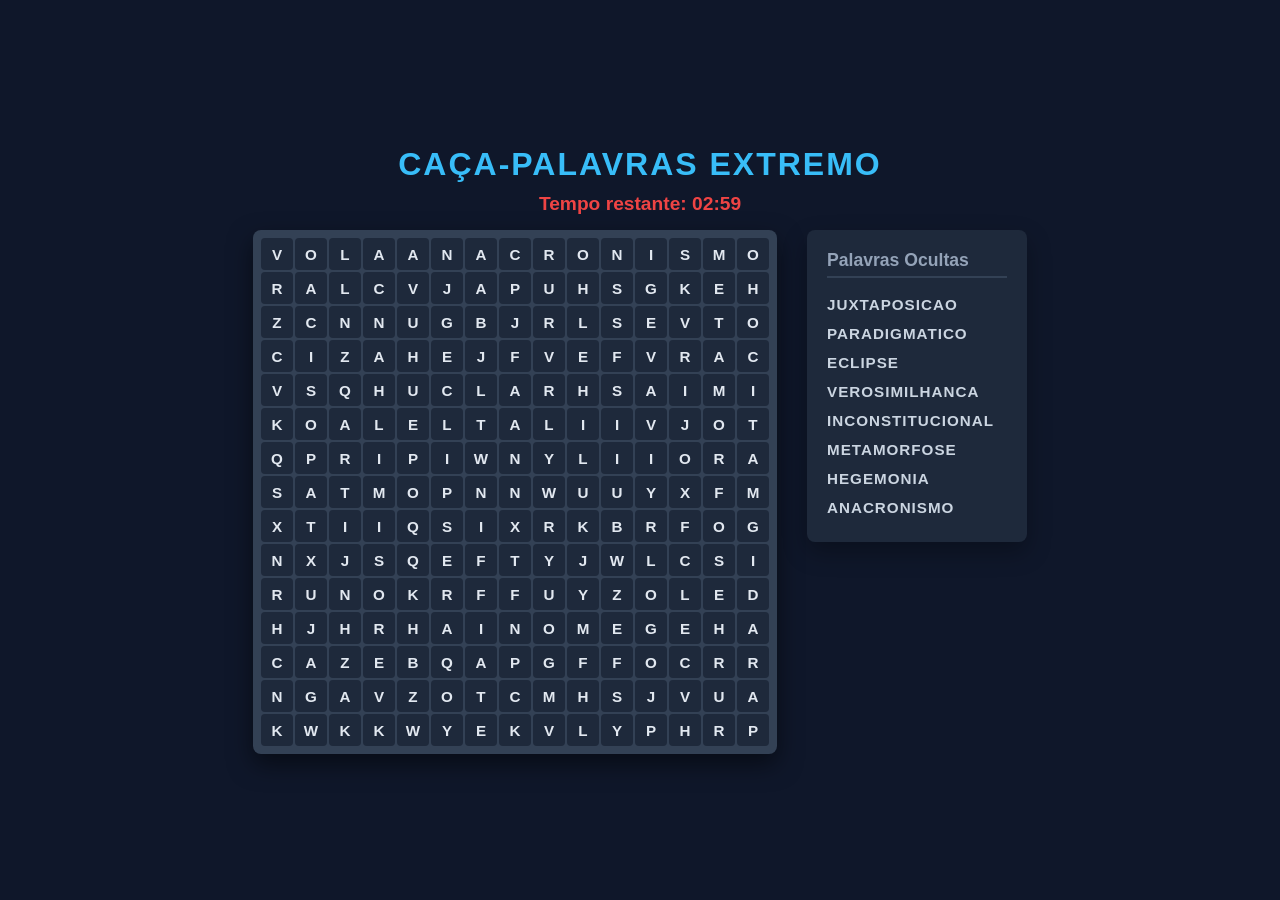
==== caca_palavras.html @ 70f3caa2 "..." ====
<!DOCTYPE html>
<html lang="pt-BR">
<head>
  <meta charset="UTF-8">
  <meta name="viewport" content="width=device-width, initial-scale=1.0">
  <title>Caça-Palavras Extremo</title>
  <style>
    * {
      margin: 0;
      padding: 0;
      box-sizing: border-box;
      font-family: 'Segoe UI', Tahoma, Geneva, Verdana, sans-serif;
    }
    body {
      background-color: #0f172a;
      color: #f8fafc;
      display: flex;
      flex-direction: column;
      align-items: center;
      justify-content: center;
      min-height: 100vh;
      padding: 20px;
    }
    h1 {
      color: #38bdf8;
      margin-bottom: 10px;
      font-size: 2rem;
      text-transform: uppercase;
      letter-spacing: 2px;
    }
    #timer {
      font-size: 1.2rem;
      font-weight: bold;
      color: #ef4444;
      margin-bottom: 15px;
    }
    .game-container {
      display: flex;
      gap: 30px;
      flex-wrap: wrap;
      justify-content: center;
      align-items: flex-start;
    }
    #grid {
      display: grid;
      grid-template-columns: repeat(15, 32px);
      grid-template-rows: repeat(15, 32px);
      gap: 2px;
      background-color: #334155;
      padding: 8px;
      border-radius: 8px;
      user-select: none;
      box-shadow: 0 10px 25px rgba(0,0,0,0.5);
    }
    .cell {
      width: 32px;
      height: 32px;
      background-color: #1e293b;
      color: #e2e8f0;
      display: flex;
      align-items: center;
      justify-content: center;
      font-weight: bold;
      font-size: 0.95rem;
      cursor: pointer;
      border-radius: 4px;
      transition: background-color 0.15s;
    }
    .cell:hover {
      background-color: #475569;
    }
    .cell.selected {
      background-color: #0284c7;
      color: #fff;
    }
    .cell.found {
      background-color: #16a34a !important;
      color: #fff;
    }
    .sidebar {
      background-color: #1e293b;
      padding: 20px;
      border-radius: 8px;
      min-width: 220px;
      box-shadow: 0 10px 25px rgba(0,0,0,0.3);
    }
    .sidebar h2 {
      font-size: 1.1rem;
      color: #94a3b8;
      margin-bottom: 12px;
      border-bottom: 2px solid #334155;
      padding-bottom: 5px;
    }
    ul {
      list-style: none;
    }
    li {
      padding: 6px 0;
      font-size: 0.95rem;
      color: #cbd5e1;
      font-weight: 600;
      letter-spacing: 1px;
    }
    li.found-word {
      text-decoration: line-through;
      color: #4ade80;
    }
  </style>
</head>
<body>

  <h1>Caça-Palavras Extremo</h1>
  <div id="timer">Tempo restante: <span id="time-val">03:00</span></div>

  <div class="game-container">
    <div id="grid"></div>
    <div class="sidebar">
      <h2>Palavras Ocultas</h2>
      <ul id="word-list"></ul>
    </div>
  </div>

  <script>
    const GRID_SIZE = 15;
    const WORDS = [
      "JUXTAPOSICAO",
      "PARADIGMATICO",
      "ECLIPSE",
      "VEROSIMILHANCA",
      "INCONSTITUCIONAL",
      "METAMORFOSE",
      "HEGEMONIA",
      "ANACRONISMO"
    ];

    const grid = Array(GRID_SIZE).fill(null).map(() => Array(GRID_SIZE).fill(''));
    const wordListEl = document.getElementById('word-list');
    const gridEl = document.getElementById('grid');
    
    let selectedCells = [];
    let isMouseDown = false;
    let foundWordsCount = 0;
    let timeLeft = 180; // 3 minutos

    // Direções: [dx, dy] (Horizontal, Vertical, Diagonais, Invertidos)
    const DIRECTIONS = [
      [0, 1],   // Direita
      [1, 0],   // Baixo
      [1, 1],   // Diagonal Baixo-Direita
      [-1, 1],  // Diagonal Cima-Direita
      [0, -1],  // Esquerda
      [-1, 0],  // Cima
      [-1, -1], // Diagonal Cima-Esquerda
      [1, -1]   // Diagonal Baixo-Esquerda
    ];

    function placeWord(word) {
      let placed = false;
      let attempts = 0;

      while (!placed && attempts < 500) {
        attempts++;
        const dir = DIRECTIONS[Math.floor(Math.random() * DIRECTIONS.length)];
        const startX = Math.floor(Math.random() * GRID_SIZE);
        const startY = Math.floor(Math.random() * GRID_SIZE);

        const endX = startX + dir[0] * (word.length - 1);
        const endY = startY + dir[1] * (word.length - 1);

        if (endX >= 0 && endX < GRID_SIZE && endY >= 0 && endY < GRID_SIZE) {
          let canPlace = true;

          for (let i = 0; i < word.length; i++) {
            const x = startX + dir[0] * i;
            const y = startY + dir[1] * i;
            if (grid[x][y] !== '' && grid[x][y] !== word[i]) {
              canPlace = false;
              break;
            }
          }

          if (canPlace) {
            for (let i = 0; i < word.length; i++) {
              const x = startX + dir[0] * i;
              const y = startY + dir[1] * i;
              grid[x][y] = word[i];
            }
            placed = true;
          }
        }
      }
    }

    function fillEmptySpaces() {
      const alphabet = "ABCDEFGHIJKLMNOPQRSTUVWXYZ";
      for (let r = 0; r < GRID_SIZE; r++) {
        for (let c = 0; c < GRID_SIZE; c++) {
          if (grid[r][c] === '') {
            grid[r][c] = alphabet[Math.floor(Math.random() * alphabet.length)];
          }
        }
      }
    }

    function initBoard() {
      WORDS.forEach(word => placeWord(word));
      fillEmptySpaces();

      // Renderizar Sidebar
      WORDS.forEach(word => {
        const li = document.createElement('li');
        li.textContent = word;
        li.id = `word-${word}`;
        wordListEl.appendChild(li);
      });

      // Renderizar Grade
      for (let r = 0; r < GRID_SIZE; r++) {
        for (let c = 0; c < GRID_SIZE; c++) {
          const cell = document.createElement('div');
          cell.classList.add('cell');
          cell.textContent = grid[r][c];
          cell.dataset.row = r;
          cell.dataset.col = c;

          cell.addEventListener('mousedown', () => startSelection(cell));
          cell.addEventListener('mouseenter', () => handleMouseEnter(cell));
          cell.addEventListener('mouseup', endSelection);

          gridEl.appendChild(cell);
        }
      }

      document.addEventListener('mouseup', endSelection);
      startTimer();
    }

    function startSelection(cell) {
      isMouseDown = true;
      clearSelection();
      selectCell(cell);
    }

    function handleMouseEnter(cell) {
      if (isMouseDown) {
        selectCell(cell);
      }
    }

    function selectCell(cell) {
      if (!selectedCells.includes(cell)) {
        cell.classList.add('selected');
        selectedCells.push(cell);
      }
    }

    function clearSelection() {
      selectedCells.forEach(cell => {
        if (!cell.classList.contains('found')) {
          cell.classList.remove('selected');
        }
      });
      selectedCells = [];
    }

    function endSelection() {
      if (!isMouseDown) return;
      isMouseDown = false;

      const selectedWord = selectedCells.map(cell => cell.textContent).join('');
      const reversedWord = selectedWord.split('').reverse().join('');

      let matchedWord = null;
      if (WORDS.includes(selectedWord)) matchedWord = selectedWord;
      else if (WORDS.includes(reversedWord)) matchedWord = reversedWord;

      if (matchedWord) {
        const listEl = document.getElementById(`word-${matchedWord}`);
        if (listEl && !listEl.classList.contains('found-word')) {
          listEl.classList.add('found-word');
          selectedCells.forEach(cell => cell.classList.add('found'));
          foundWordsCount++;

          if (foundWordsCount === WORDS.length) {
            setTimeout(() => alert("Parabéns! Você encontrou todas as palavras no modo extremo!"), 200);
          }
        }
      }

      clearSelection();
    }

    function startTimer() {
      const timerVal = document.getElementById('time-val');
      const interval = setInterval(() => {
        timeLeft--;
        const mins = String(Math.floor(timeLeft / 60)).padStart(2, '0');
        const secs = String(timeLeft % 60).padStart(2, '0');
        timerVal.textContent = `${mins}:${secs}`;

        if (timeLeft <= 0) {
          clearInterval(interval);
          alert("O tempo acabou! Tente novamente.");
          location.reload();
        }
      }, 1000);
    }

    initBoard();
  </script>
</body>
</html>
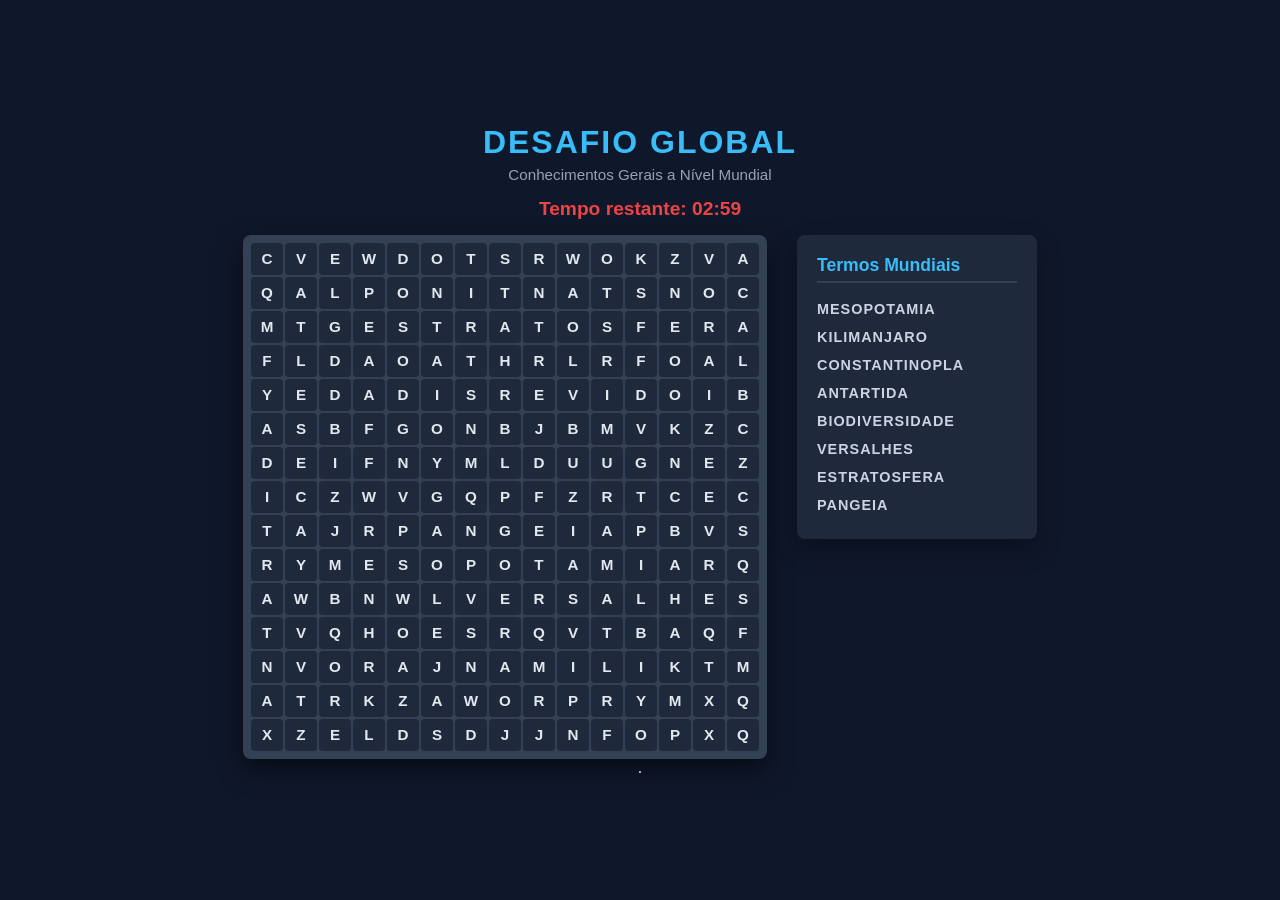
==== commit 36bbd02b: "..." ====
--- a/caca_palavras.html
+++ b/caca_palavras.html
@@ -3,7 +3,7 @@
 <head>
   <meta charset="UTF-8">
   <meta name="viewport" content="width=device-width, initial-scale=1.0">
-  <title>Caça-Palavras Extremo</title>
+  <title>Caça-Palavras: Conhecimentos Gerais</title>
   <style>
     * {
       margin: 0;
@@ -23,10 +23,15 @@
     }
     h1 {
       color: #38bdf8;
-      margin-bottom: 10px;
+      margin-bottom: 5px;
       font-size: 2rem;
       text-transform: uppercase;
       letter-spacing: 2px;
+    }
+    p.subtitle {
+      color: #94a3b8;
+      font-size: 0.95rem;
+      margin-bottom: 15px;
     }
     #timer {
       font-size: 1.2rem;
@@ -81,12 +86,12 @@
       background-color: #1e293b;
       padding: 20px;
       border-radius: 8px;
-      min-width: 220px;
+      min-width: 240px;
       box-shadow: 0 10px 25px rgba(0,0,0,0.3);
     }
     .sidebar h2 {
       font-size: 1.1rem;
-      color: #94a3b8;
+      color: #38bdf8;
       margin-bottom: 12px;
       border-bottom: 2px solid #334155;
       padding-bottom: 5px;
@@ -96,7 +101,7 @@
     }
     li {
       padding: 6px 0;
-      font-size: 0.95rem;
+      font-size: 0.9rem;
       color: #cbd5e1;
       font-weight: 600;
       letter-spacing: 1px;
@@ -109,28 +114,31 @@
 </head>
 <body>
 
-  <h1>Caça-Palavras Extremo</h1>
+  <h1>Desafio Global</h1>
+  <p class="subtitle">Conhecimentos Gerais a Nível Mundial</p>
   <div id="timer">Tempo restante: <span id="time-val">03:00</span></div>
 
   <div class="game-container">
     <div id="grid"></div>
     <div class="sidebar">
-      <h2>Palavras Ocultas</h2>
+      <h2>Termos Mundiais</h2>
       <ul id="word-list"></ul>
     </div>
   </div>
 
   <script>
     const GRID_SIZE = 15;
+    
+    // Palavras de conhecimentos gerais mundiais (sem acentos ou espaços)
     const WORDS = [
-      "JUXTAPOSICAO",
-      "PARADIGMATICO",
-      "ECLIPSE",
-      "VEROSIMILHANCA",
-      "INCONSTITUCIONAL",
-      "METAMORFOSE",
-      "HEGEMONIA",
-      "ANACRONISMO"
+      "MESOPOTAMIA",   // História Antiga
+      "KILIMANJARO",   // Geografia
+      "CONSTANTINOPLA",// História
+      "ANTARTIDA",     // Geografia Mundial
+      "BIODIVERSIDADE",// Ciência/Ambiente
+      "VERSALHES",     // História Mundial
+      "ESTRATOSFERA",  // Ciência
+      "PANGEIA"        // Geologia
     ];
 
     const grid = Array(GRID_SIZE).fill(null).map(() => Array(GRID_SIZE).fill(''));
@@ -142,7 +150,7 @@
     let foundWordsCount = 0;
     let timeLeft = 180; // 3 minutos
 
-    // Direções: [dx, dy] (Horizontal, Vertical, Diagonais, Invertidos)
+    // Direções: [dx, dy]
     const DIRECTIONS = [
       [0, 1],   // Direita
       [1, 0],   // Baixo
@@ -282,7 +290,7 @@
           foundWordsCount++;
 
           if (foundWordsCount === WORDS.length) {
-            setTimeout(() => alert("Parabéns! Você encontrou todas as palavras no modo extremo!"), 200);
+            setTimeout(() => alert("Excelente! Você provou ter ótimos conhecimentos gerais e venceu o jogo!"), 200);
           }
         }
       }
@@ -300,7 +308,7 @@
 
         if (timeLeft <= 0) {
           clearInterval(interval);
-          alert("O tempo acabou! Tente novamente.");
+          alert("O tempo acabou! Recarregue a página para tentar novamente.");
           location.reload();
         }
       }, 1000);
@@ -309,4 +317,4 @@
     initBoard();
   </script>
 </body>
-</html>+</html>.
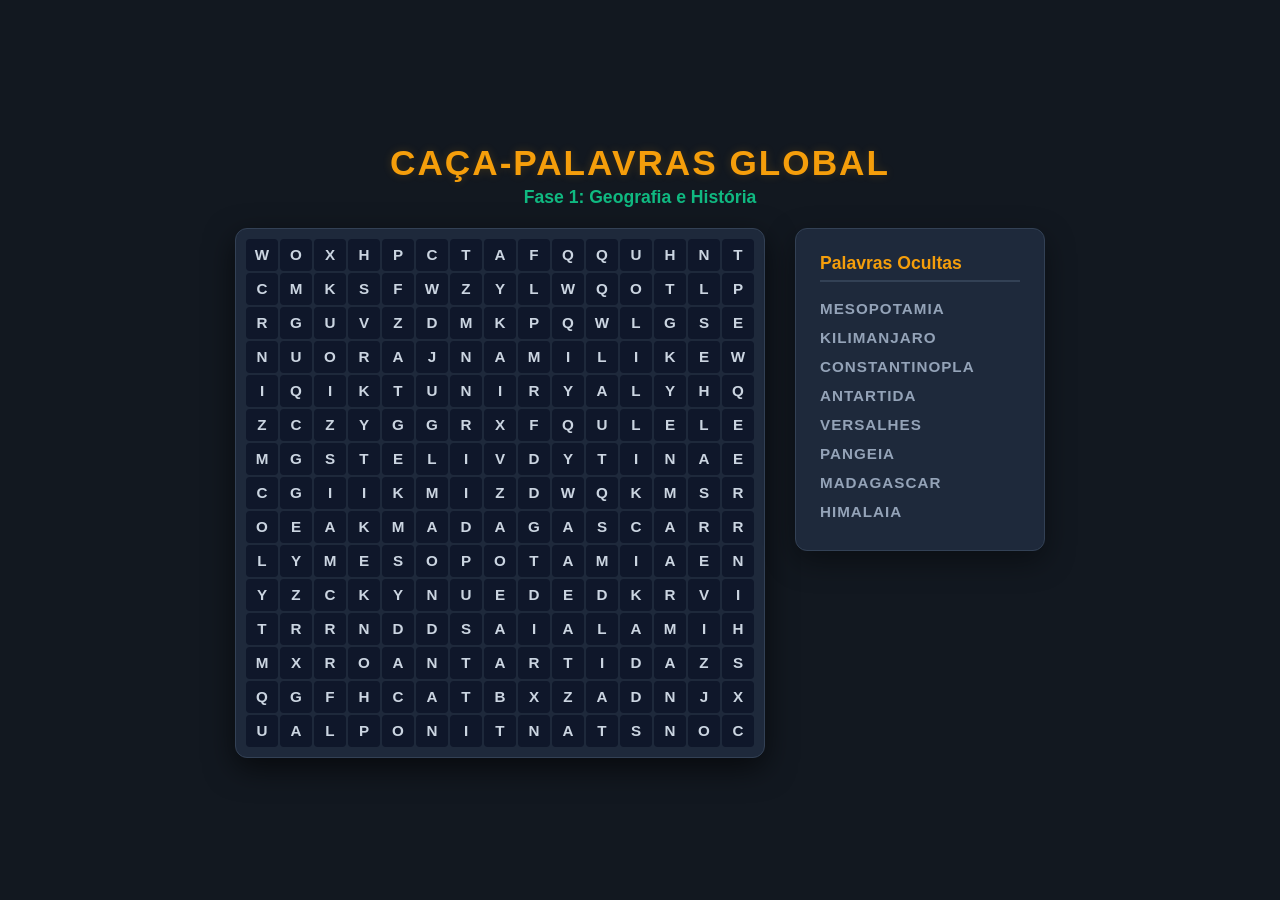
==== commit 7605205a: "..." ====
--- a/caca_palavras.html
+++ b/caca_palavras.html
@@ -3,7 +3,7 @@
 <head>
   <meta charset="UTF-8">
   <meta name="viewport" content="width=device-width, initial-scale=1.0">
-  <title>Caça-Palavras: Conhecimentos Gerais</title>
+  <title>Caça-Palavras: Conhecimentos Gerais por Fases</title>
   <style>
     * {
       margin: 0;
@@ -12,8 +12,8 @@
       font-family: 'Segoe UI', Tahoma, Geneva, Verdana, sans-serif;
     }
     body {
-      background-color: #0f172a;
-      color: #f8fafc;
+      background-color: #121820;
+      color: #e2e8f0;
       display: flex;
       flex-direction: column;
       align-items: center;
@@ -22,22 +22,18 @@
       padding: 20px;
     }
     h1 {
-      color: #38bdf8;
-      margin-bottom: 5px;
-      font-size: 2rem;
+      color: #f59e0b;
+      margin-bottom: 4px;
+      font-size: 2.2rem;
       text-transform: uppercase;
       letter-spacing: 2px;
+      text-shadow: 0 0 10px rgba(245, 158, 11, 0.2);
     }
     p.subtitle {
-      color: #94a3b8;
-      font-size: 0.95rem;
-      margin-bottom: 15px;
-    }
-    #timer {
-      font-size: 1.2rem;
-      font-weight: bold;
-      color: #ef4444;
-      margin-bottom: 15px;
+      color: #10b981;
+      font-size: 1.1rem;
+      font-weight: 600;
+      margin-bottom: 20px;
     }
     .game-container {
       display: flex;
@@ -45,23 +41,25 @@
       flex-wrap: wrap;
       justify-content: center;
       align-items: flex-start;
+      position: relative;
     }
     #grid {
       display: grid;
       grid-template-columns: repeat(15, 32px);
       grid-template-rows: repeat(15, 32px);
       gap: 2px;
-      background-color: #334155;
-      padding: 8px;
-      border-radius: 8px;
+      background-color: #1e293b;
+      padding: 10px;
+      border-radius: 12px;
       user-select: none;
-      box-shadow: 0 10px 25px rgba(0,0,0,0.5);
+      box-shadow: 0 10px 30px rgba(0,0,0,0.6);
+      border: 1px solid #334155;
     }
     .cell {
       width: 32px;
       height: 32px;
-      background-color: #1e293b;
-      color: #e2e8f0;
+      background-color: #0f172a;
+      color: #cbd5e1;
       display: flex;
       align-items: center;
       justify-content: center;
@@ -69,86 +67,170 @@
       font-size: 0.95rem;
       cursor: pointer;
       border-radius: 4px;
-      transition: background-color 0.15s;
+      transition: background-color 0.15s, color 0.15s;
     }
     .cell:hover {
-      background-color: #475569;
+      background-color: #334155;
     }
     .cell.selected {
-      background-color: #0284c7;
+      background-color: #d97706;
       color: #fff;
     }
     .cell.found {
-      background-color: #16a34a !important;
+      background-color: #059669 !important;
       color: #fff;
     }
     .sidebar {
       background-color: #1e293b;
-      padding: 20px;
-      border-radius: 8px;
-      min-width: 240px;
-      box-shadow: 0 10px 25px rgba(0,0,0,0.3);
+      padding: 24px;
+      border-radius: 12px;
+      min-width: 250px;
+      box-shadow: 0 10px 30px rgba(0,0,0,0.4);
+      border: 1px solid #334155;
     }
     .sidebar h2 {
       font-size: 1.1rem;
-      color: #38bdf8;
+      color: #f59e0b;
       margin-bottom: 12px;
       border-bottom: 2px solid #334155;
-      padding-bottom: 5px;
+      padding-bottom: 6px;
     }
     ul {
       list-style: none;
     }
     li {
       padding: 6px 0;
-      font-size: 0.9rem;
-      color: #cbd5e1;
+      font-size: 0.95rem;
+      color: #94a3b8;
       font-weight: 600;
       letter-spacing: 1px;
     }
     li.found-word {
       text-decoration: line-through;
-      color: #4ade80;
+      color: #34d399;
+    }
+
+    /* Modal de Mudança de Fase */
+    #phase-modal {
+      display: none;
+      position: absolute;
+      top: 0;
+      left: 0;
+      width: 100%;
+      height: 100%;
+      background: rgba(15, 23, 42, 0.95);
+      border-radius: 12px;
+      flex-direction: column;
+      align-items: center;
+      justify-content: center;
+      z-index: 20;
+      padding: 20px;
+      text-align: center;
+    }
+    #phase-modal h2 {
+      color: #10b981;
+      font-size: 2rem;
+      margin-bottom: 10px;
+    }
+    #phase-modal p {
+      color: #cbd5e1;
+      margin-bottom: 20px;
+      font-size: 1.1rem;
+    }
+    #next-btn {
+      padding: 12px 28px;
+      font-size: 1rem;
+      font-weight: bold;
+      color: #0f172a;
+      background-color: #f59e0b;
+      border: none;
+      border-radius: 25px;
+      cursor: pointer;
+      box-shadow: 0 0 15px rgba(245, 158, 11, 0.4);
+      transition: transform 0.2s, background-color 0.2s;
+    }
+    #next-btn:hover {
+      background-color: #10b981;
+      color: #fff;
+      transform: scale(1.05);
     }
   </style>
 </head>
 <body>
 
-  <h1>Desafio Global</h1>
-  <p class="subtitle">Conhecimentos Gerais a Nível Mundial</p>
-  <div id="timer">Tempo restante: <span id="time-val">03:00</span></div>
+  <h1>Caça-Palavras Global</h1>
+  <p class="subtitle" id="phase-label">Fase 1: Geografia e Impérios</p>
 
   <div class="game-container">
     <div id="grid"></div>
     <div class="sidebar">
-      <h2>Termos Mundiais</h2>
+      <h2>Palavras Ocultas</h2>
       <ul id="word-list"></ul>
     </div>
+
+    <div id="phase-modal">
+      <h2 id="modal-title">FASE CONCLUÍDA!</h2>
+      <p id="modal-desc">Você dominou esta etapa do conhecimento global.</p>
+      <button id="next-btn" onclick="nextPhase()">Próxima Fase</button>
+    </div>
   </div>
 
   <script>
     const GRID_SIZE = 15;
-    
-    // Palavras de conhecimentos gerais mundiais (sem acentos ou espaços)
-    const WORDS = [
-      "MESOPOTAMIA",   // História Antiga
-      "KILIMANJARO",   // Geografia
-      "CONSTANTINOPLA",// História
-      "ANTARTIDA",     // Geografia Mundial
-      "BIODIVERSIDADE",// Ciência/Ambiente
-      "VERSALHES",     // História Mundial
-      "ESTRATOSFERA",  // Ciência
-      "PANGEIA"        // Geologia
+
+    // Configuração de Fases Temáticas
+    const STAGES = [
+      {
+        name: "Fase 1: Geografia e História",
+        words: [
+          "MESOPOTAMIA",
+          "KILIMANJARO",
+          "CONSTANTINOPLA",
+          "ANTARTIDA",
+          "VERSALHES",
+          "PANGEIA",
+          "MADAGASCAR",
+          "HIMALAIA"
+        ]
+      },
+      {
+        name: "Fase 2: Ciência e Astronomia",
+        words: [
+          "BIODIVERSIDADE",
+          "ESTRATOSFERA",
+          "ECLIPSE",
+          "FOTOSSINTESE",
+          "SUPERNOVA",
+          "TELESCOPIO",
+          "CROMOSSSOMA",
+          "GRAVIDADE"
+        ]
+      },
+      {
+        name: "Fase 3: Humanidades e Cultura",
+        words: [
+          "RENASCIMENTO",
+          "FILOSOFIA",
+          "ARQUEOLOGIA",
+          "HEGEMONIA",
+          "DEMOCRACIA",
+          "MITOLOGIA",
+          "LITERATURA",
+          "ILUMINISMO"
+        ]
+      }
     ];
 
-    const grid = Array(GRID_SIZE).fill(null).map(() => Array(GRID_SIZE).fill(''));
-    const wordListEl = document.getElementById('word-list');
-    const gridEl = document.getElementById('grid');
-    
+    let currentPhase = 0;
+    let grid = [];
     let selectedCells = [];
     let isMouseDown = false;
     let foundWordsCount = 0;
-    let timeLeft = 180; // 3 minutos
+
+    const wordListEl = document.getElementById('word-list');
+    const gridEl = document.getElementById('grid');
+    const phaseLabel = document.getElementById('phase-label');
+    const phaseModal = document.getElementById('phase-modal');
 
     // Direções: [dx, dy]
     const DIRECTIONS = [
@@ -210,12 +292,21 @@
       }
     }
 
-    function initBoard() {
-      WORDS.forEach(word => placeWord(word));
+    function loadPhase() {
+      const stage = STAGES[currentPhase];
+      phaseLabel.textContent = stage.name;
+      foundWordsCount = 0;
+      grid = Array(GRID_SIZE).fill(null).map(() => Array(GRID_SIZE).fill(''));
+
+      wordListEl.innerHTML = '';
+      gridEl.innerHTML = '';
+      phaseModal.style.display = 'none';
+
+      stage.words.forEach(word => placeWord(word));
       fillEmptySpaces();
 
       // Renderizar Sidebar
-      WORDS.forEach(word => {
+      stage.words.forEach(word => {
         const li = document.createElement('li');
         li.textContent = word;
         li.id = `word-${word}`;
@@ -238,9 +329,6 @@
           gridEl.appendChild(cell);
         }
       }
-
-      document.addEventListener('mouseup', endSelection);
-      startTimer();
     }
 
     function startSelection(cell) {
@@ -250,9 +338,7 @@
     }
 
     function handleMouseEnter(cell) {
-      if (isMouseDown) {
-        selectCell(cell);
-      }
+      if (isMouseDown) selectCell(cell);
     }
 
     function selectCell(cell) {
@@ -275,12 +361,13 @@
       if (!isMouseDown) return;
       isMouseDown = false;
 
+      const stage = STAGES[currentPhase];
       const selectedWord = selectedCells.map(cell => cell.textContent).join('');
       const reversedWord = selectedWord.split('').reverse().join('');
 
       let matchedWord = null;
-      if (WORDS.includes(selectedWord)) matchedWord = selectedWord;
-      else if (WORDS.includes(reversedWord)) matchedWord = reversedWord;
+      if (stage.words.includes(selectedWord)) matchedWord = selectedWord;
+      else if (stage.words.includes(reversedWord)) matchedWord = reversedWord;
 
       if (matchedWord) {
         const listEl = document.getElementById(`word-${matchedWord}`);
@@ -289,8 +376,8 @@
           selectedCells.forEach(cell => cell.classList.add('found'));
           foundWordsCount++;
 
-          if (foundWordsCount === WORDS.length) {
-            setTimeout(() => alert("Excelente! Você provou ter ótimos conhecimentos gerais e venceu o jogo!"), 200);
+          if (foundWordsCount === stage.words.length) {
+            setTimeout(showPhaseModal, 300);
           }
         }
       }
@@ -298,23 +385,31 @@
       clearSelection();
     }
 
-    function startTimer() {
-      const timerVal = document.getElementById('time-val');
-      const interval = setInterval(() => {
-        timeLeft--;
-        const mins = String(Math.floor(timeLeft / 60)).padStart(2, '0');
-        const secs = String(timeLeft % 60).padStart(2, '0');
-        timerVal.textContent = `${mins}:${secs}`;
-
-        if (timeLeft <= 0) {
-          clearInterval(interval);
-          alert("O tempo acabou! Recarregue a página para tentar novamente.");
-          location.reload();
-        }
-      }, 1000);
-    }
-
-    initBoard();
+    function showPhaseModal() {
+      const modalTitle = document.getElementById('modal-title');
+      const modalDesc = document.getElementById('modal-desc');
+      const nextBtn = document.getElementById('next-btn');
+
+      if (currentPhase + 1 < STAGES.length) {
+        modalTitle.textContent = "FASE CONCLUÍDA!";
+        modalDesc.textContent = `Preparado para a ${STAGES[currentPhase + 1].name}?`;
+        nextBtn.style.display = 'inline-block';
+      } else {
+        modalTitle.textContent = "JOGO CONCLUÍDO!";
+        modalDesc.textContent = "Parabéns! Você encontrou todas as palavras em todas as fases de conhecimentos gerais.";
+        nextBtn.style.display = 'none';
+      }
+
+      phaseModal.style.display = 'flex';
+    }
+
+    function nextPhase() {
+      currentPhase++;
+      loadPhase();
+    }
+
+    document.addEventListener('mouseup', endSelection);
+    loadPhase();
   </script>
 </body>
-</html>.+</html>
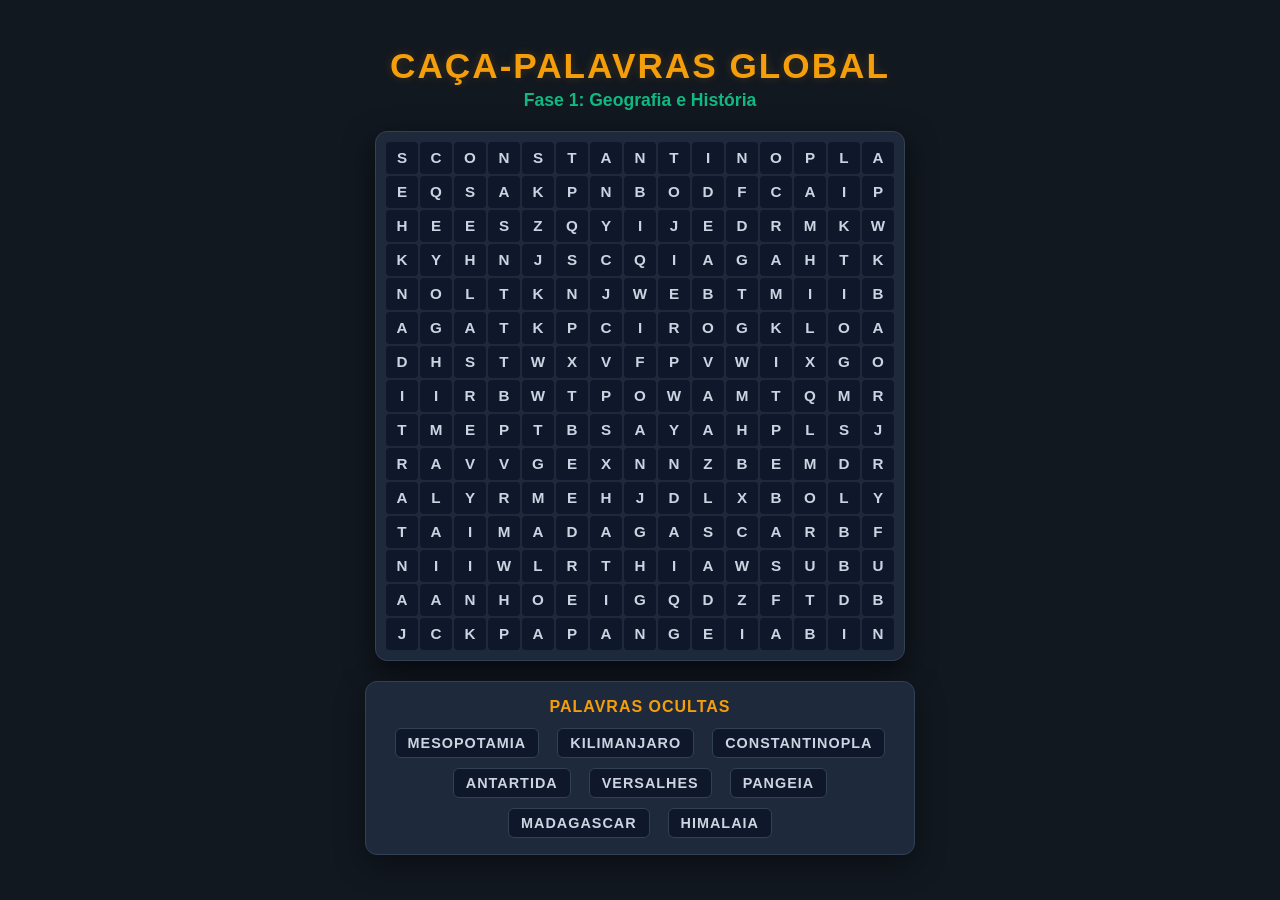
==== commit 93e72659: "." ====
--- a/caca_palavras.html
+++ b/caca_palavras.html
@@ -37,11 +37,12 @@
     }
     .game-container {
       display: flex;
-      gap: 30px;
-      flex-wrap: wrap;
-      justify-content: center;
-      align-items: flex-start;
+      flex-direction: column;
+      align-items: center;
+      gap: 20px;
       position: relative;
+      max-width: 550px;
+      width: 100%;
     }
     #grid {
       display: grid;
@@ -80,34 +81,47 @@
       background-color: #059669 !important;
       color: #fff;
     }
-    .sidebar {
+
+    /* Painel Inferior de Palavras (Lado a Lado) */
+    .words-panel {
       background-color: #1e293b;
-      padding: 24px;
+      padding: 16px 20px;
       border-radius: 12px;
-      min-width: 250px;
+      width: 100%;
       box-shadow: 0 10px 30px rgba(0,0,0,0.4);
       border: 1px solid #334155;
-    }
-    .sidebar h2 {
-      font-size: 1.1rem;
+      text-align: center;
+    }
+    .words-panel h2 {
+      font-size: 1rem;
       color: #f59e0b;
       margin-bottom: 12px;
-      border-bottom: 2px solid #334155;
-      padding-bottom: 6px;
-    }
-    ul {
+      text-transform: uppercase;
+      letter-spacing: 1px;
+    }
+    ul#word-list {
       list-style: none;
+      display: flex;
+      flex-wrap: wrap;
+      justify-content: center;
+      gap: 10px 18px;
     }
     li {
-      padding: 6px 0;
-      font-size: 0.95rem;
-      color: #94a3b8;
+      font-size: 0.9rem;
+      color: #cbd5e1;
       font-weight: 600;
       letter-spacing: 1px;
+      background-color: #0f172a;
+      padding: 6px 12px;
+      border-radius: 6px;
+      border: 1px solid #334155;
+      transition: all 0.2s;
     }
     li.found-word {
       text-decoration: line-through;
       color: #34d399;
+      background-color: rgba(5, 150, 105, 0.2);
+      border-color: #059669;
     }
 
     /* Modal de Mudança de Fase */
@@ -159,11 +173,12 @@
 <body>
 
   <h1>Caça-Palavras Global</h1>
-  <p class="subtitle" id="phase-label">Fase 1: Geografia e Impérios</p>
+  <p class="subtitle" id="phase-label">Fase 1: Geografia e História</p>
 
   <div class="game-container">
     <div id="grid"></div>
-    <div class="sidebar">
+    
+    <div class="words-panel">
       <h2>Palavras Ocultas</h2>
       <ul id="word-list"></ul>
     </div>
@@ -178,7 +193,7 @@
   <script>
     const GRID_SIZE = 15;
 
-    // Configuração de Fases Temáticas
+    // Fases Temáticas
     const STAGES = [
       {
         name: "Fase 1: Geografia e História",
@@ -202,7 +217,7 @@
           "FOTOSSINTESE",
           "SUPERNOVA",
           "TELESCOPIO",
-          "CROMOSSSOMA",
+          "CROMOSSOMA",
           "GRAVIDADE"
         ]
       },
@@ -305,7 +320,7 @@
       stage.words.forEach(word => placeWord(word));
       fillEmptySpaces();
 
-      // Renderizar Sidebar
+      // Renderizar Palavras Ocultas Lado a Lado
       stage.words.forEach(word => {
         const li = document.createElement('li');
         li.textContent = word;
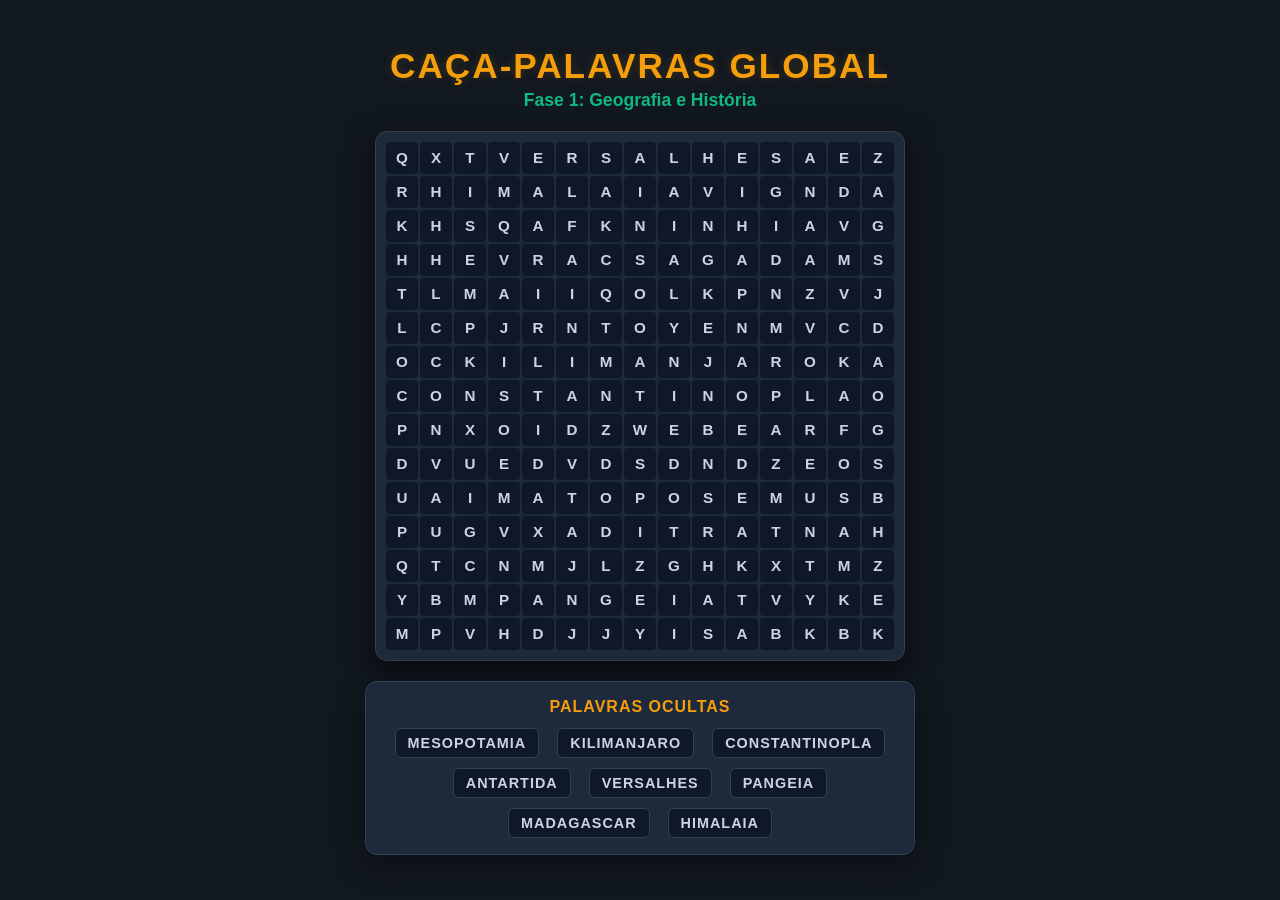
==== commit 8cbfb576: "..." ====
--- a/caca_palavras.html
+++ b/caca_palavras.html
@@ -82,7 +82,7 @@
       color: #fff;
     }
 
-    /* Painel Inferior de Palavras (Lado a Lado) */
+    /* Painel Inferior de Palavras */
     .words-panel {
       background-color: #1e293b;
       padding: 16px 20px;
@@ -239,6 +239,7 @@
     let currentPhase = 0;
     let grid = [];
     let selectedCells = [];
+    let startCell = null;
     let isMouseDown = false;
     let foundWordsCount = 0;
 
@@ -247,7 +248,7 @@
     const phaseLabel = document.getElementById('phase-label');
     const phaseModal = document.getElementById('phase-modal');
 
-    // Direções: [dx, dy]
+    // Direções válidas: [dx, dy]
     const DIRECTIONS = [
       [0, 1],   // Direita
       [1, 0],   // Baixo
@@ -320,7 +321,6 @@
       stage.words.forEach(word => placeWord(word));
       fillEmptySpaces();
 
-      // Renderizar Palavras Ocultas Lado a Lado
       stage.words.forEach(word => {
         const li = document.createElement('li');
         li.textContent = word;
@@ -328,7 +328,6 @@
         wordListEl.appendChild(li);
       });
 
-      // Renderizar Grade
       for (let r = 0; r < GRID_SIZE; r++) {
         for (let c = 0; c < GRID_SIZE; c++) {
           const cell = document.createElement('div');
@@ -338,7 +337,7 @@
           cell.dataset.col = c;
 
           cell.addEventListener('mousedown', () => startSelection(cell));
-          cell.addEventListener('mouseenter', () => handleMouseEnter(cell));
+          cell.addEventListener('mouseenter', () => updateSelection(cell));
           cell.addEventListener('mouseup', endSelection);
 
           gridEl.appendChild(cell);
@@ -348,19 +347,48 @@
 
     function startSelection(cell) {
       isMouseDown = true;
+      startCell = cell;
       clearSelection();
-      selectCell(cell);
-    }
-
-    function handleMouseEnter(cell) {
-      if (isMouseDown) selectCell(cell);
-    }
-
-    function selectCell(cell) {
-      if (!selectedCells.includes(cell)) {
-        cell.classList.add('selected');
-        selectedCells.push(cell);
-      }
+      selectPath([cell]);
+    }
+
+    function updateSelection(targetCell) {
+      if (!isMouseDown || !startCell) return;
+
+      const r1 = parseInt(startCell.dataset.row);
+      const c1 = parseInt(startCell.dataset.col);
+      const r2 = parseInt(targetCell.dataset.row);
+      const c2 = parseInt(targetCell.dataset.col);
+
+      const dr = r2 - r1;
+      const dc = c2 - c1;
+
+      // Verifica se o movimento está em uma linha reta perfeita (horizontal, vertical ou diagonal)
+      const isHorizontal = dr === 0 && dc !== 0;
+      const isVertical = dc === 0 && dr !== 0;
+      const isDiagonal = Math.abs(dr) === Math.abs(dc) && dr !== 0;
+
+      if (isHorizontal || isVertical || isDiagonal) {
+        const stepR = dr === 0 ? 0 : dr / Math.abs(dr);
+        const stepC = dc === 0 ? 0 : dc / Math.abs(dc);
+        const distance = Math.max(Math.abs(dr), Math.abs(dc));
+
+        const pathCells = [];
+        for (let i = 0; i <= distance; i++) {
+          const currR = r1 + i * stepR;
+          const currC = c1 + i * stepC;
+          const cellEl = document.querySelector(`.cell[data-row="${currR}"][data-col="${currC}"]`);
+          if (cellEl) pathCells.push(cellEl);
+        }
+
+        clearSelection();
+        selectPath(pathCells);
+      }
+    }
+
+    function selectPath(pathCells) {
+      selectedCells = pathCells;
+      selectedCells.forEach(cell => cell.classList.add('selected'));
     }
 
     function clearSelection() {
@@ -398,6 +426,7 @@
       }
 
       clearSelection();
+      startCell = null;
     }
 
     function showPhaseModal() {
